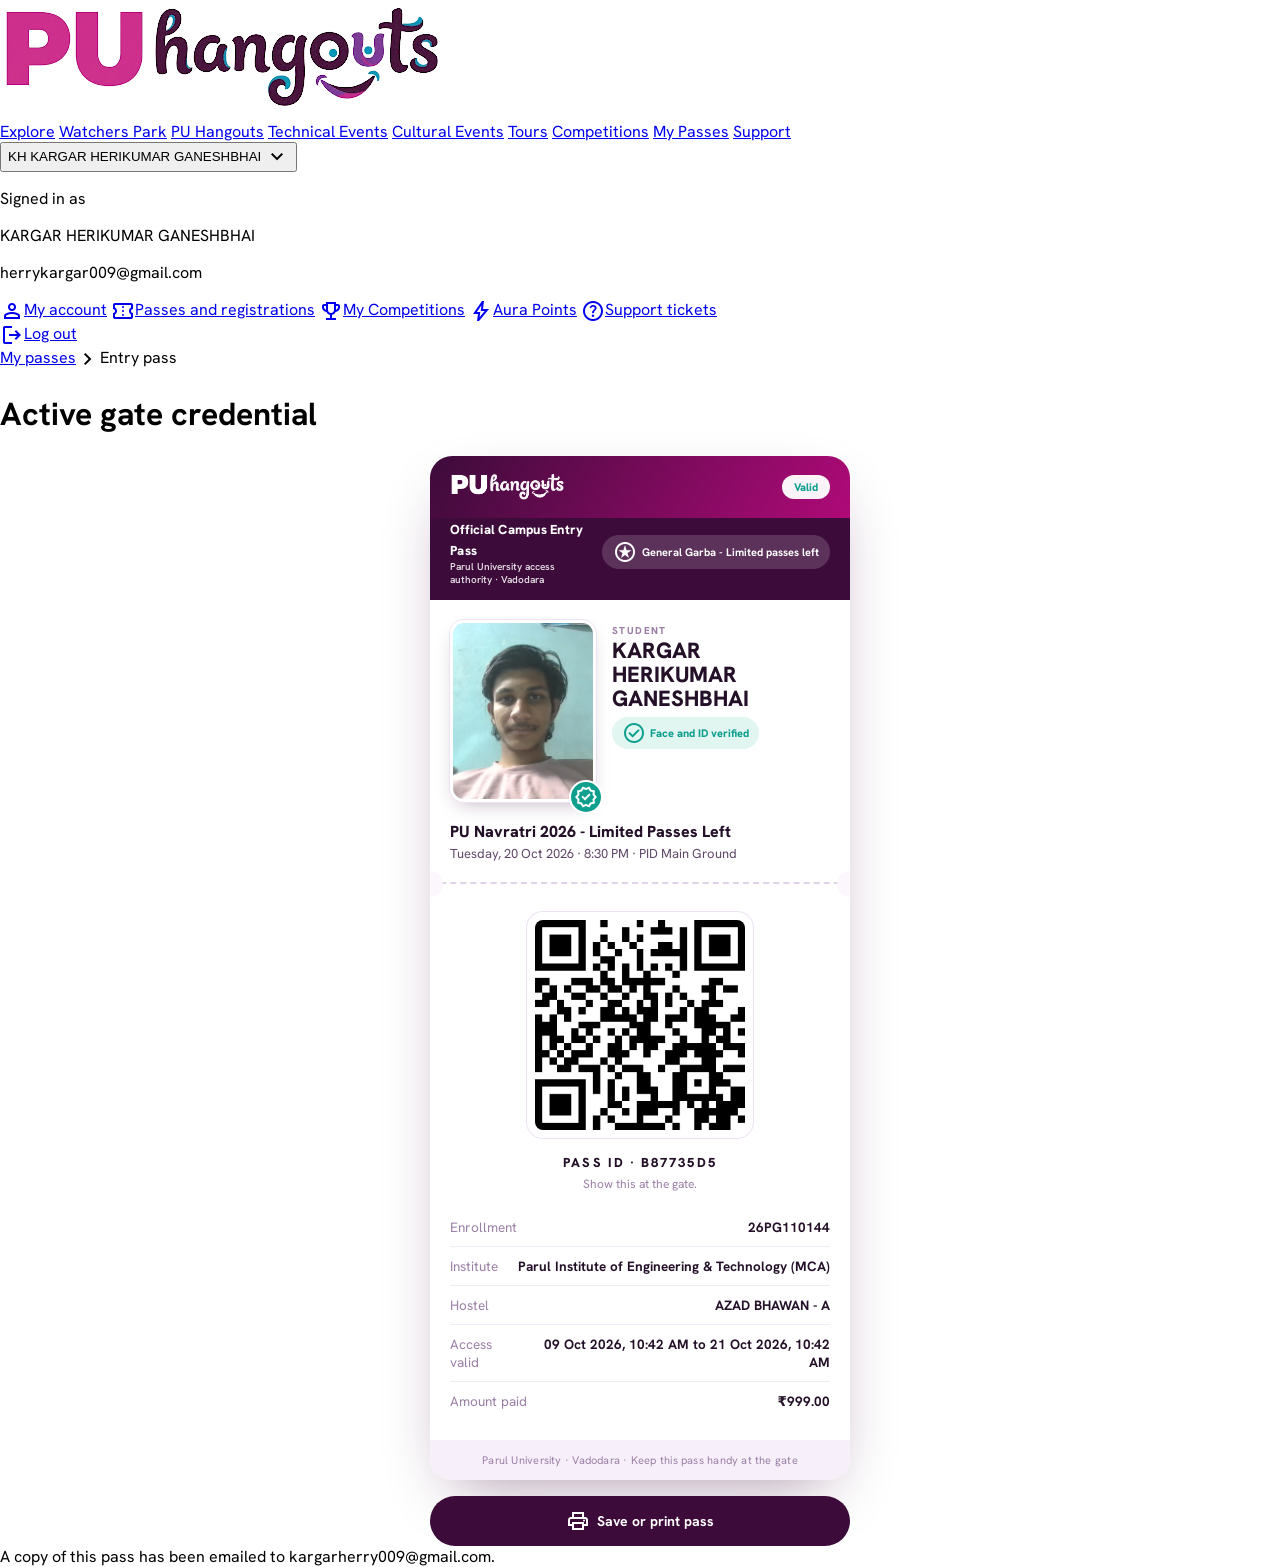
==== index.html @ 80563ba3 "first commit" ====
<!DOCTYPE html>
<!-- saved from url=(0113)https://studentservices.paruluniversity.ac.in/ticketing/ticket.php?t=b87735d508e63d3e391299f4456a6d4e5c0bf0a6767a -->
<html lang="en" class="scroll-smooth">
<head>
<meta charset="utf-8">
<meta name="viewport" content="width=device-width, initial-scale=1.0, viewport-fit=cover">
<meta name="theme-color" content="#3D0B3A">
<title>Your entry pass for Navratri</title>
<link rel="manifest" href="https://studentservices.paruluniversity.ac.in/ticketing/manifest.json">
<link rel="apple-touch-icon" href="https://studentservices.paruluniversity.ac.in/ticketing/assets/img/pu-hangouts-logo.png">
<link rel="preconnect" href="https://fonts.googleapis.com">
<link rel="preconnect" href="https://fonts.gstatic.com" crossorigin="">
<link href="https://fonts.googleapis.com/css2?family=Hanken+Grotesk:ital,wght@0,300..900;1,300..900&amp;display=swap" rel="stylesheet">
<link href="https://fonts.googleapis.com/css2?family=Material+Symbols+Outlined:opsz,wght,FILL,GRAD@20..48,100..700,0..1,-50..200" rel="stylesheet">
<link rel="stylesheet" href="https://studentservices.paruluniversity.ac.in/ticketing/assets/css/tailwind.css">
<link rel="stylesheet" href="https://studentservices.paruluniversity.ac.in/ticketing/assets/css/stitch_supp.css">
<style>
  @layer base { html,body{margin:0;padding:0} body{overscroll-behavior-y:none;font-family:'Hanken Grotesk',system-ui,sans-serif} }
  .material-symbols-outlined{font-variation-settings:'FILL' 0,'wght' 400,'GRAD' 0,'opsz' 24;vertical-align:middle}
  ::-webkit-scrollbar{width:0;height:0}
</style>
<style>.PScpROHtd3_0E9aOPeXk {
  font-family: Arial, Helvetica, sans-serif;
  display: flex;
  align-items: center;
  position: fixed;
  top: -10px;
  right: 10px;
  background: #295;
  color: #dfe;
  padding: 0.5rem 1rem;
  font-size: 12px;
  line-height: 1.2;
  border-radius: 2px;
  transition: all 0.2s ease-out;
  opacity: 0;
  z-index: 999999;
}

.VtYsTUHuML9e3dvctBkf {
  animation: TjxAkPtEzqtdwZ6Jh1Ca 0.25s ease-in-out forwards;
}

.hGBVIU0YhWIFzqEIB6fQ {
  animation: APO9gl31mNR4TJuRMgBJ 0.25s ease-in-out forwards;
}

.m0XIgM2Yqud2ulDzCnQL {
  margin-right: 1rem;
  color: #fff;
  cursor: pointer;
}

.m0XIgM2Yqud2ulDzCnQL:hover {
  font-weight: bold;
}

@keyframes TjxAkPtEzqtdwZ6Jh1Ca {
  from {
    top: -10px;
    opacity: 0;
  }

  to {
    top: 10px;
    opacity: 1;
  }
}

@keyframes APO9gl31mNR4TJuRMgBJ {
  from {
    top: 10px;
    opacity: 1;
  }

  to {
    top: 40px;
    opacity: 0;
  }
}

/*# sourceMappingURL=[data-uri] */</style>
</head>
<body class="bg-page-bg font-body-md text-body-md text-on-surface antialiased min-h-screen">
<style>
.tkwrap .pass{max-width:420px;margin:0 auto;background:#fff;border-radius:22px;overflow:hidden;box-shadow:0 24px 60px -24px rgba(61,11,58,.45);color:#241028}
.tkwrap .pass-top{background:linear-gradient(120deg,#3D0B3A,#af0a78);padding:16px 20px;display:flex;align-items:center;justify-content:space-between;gap:12px}
.tkwrap .pass-logo{height:30px;width:auto;display:block}
.tkwrap .pass-uni-t{color:#fff;font-weight:800;font-size:11px;letter-spacing:.08em;line-height:1.3}
.tkwrap .pass-uni-t span{display:block;font-weight:600;font-size:9px;opacity:.9;letter-spacing:.03em;text-transform:none}
.tkwrap .pass-status{background:rgba(255,255,255,.95);color:#0E9F8E;font-weight:800;font-size:11px;padding:5px 12px;border-radius:999px;white-space:nowrap}
.tkwrap .pass-status.used{color:#C42A2A}
.tkwrap .pass-status.guest{color:#744aa2}
.tkwrap .pass-titleband{background:#3D0B3A;color:#fff;padding:0 20px 14px;display:flex;align-items:center;justify-content:space-between;gap:10px}
.tkwrap .pass-titleband b{font-size:13px;font-weight:800;letter-spacing:.02em}
.tkwrap .pass-titleband small{display:block;font-size:10px;opacity:.85;font-weight:600}
.tkwrap .pass-tier{background:rgba(255,255,255,.16);color:#fff;font-weight:700;font-size:11px;padding:5px 11px;border-radius:999px;white-space:nowrap;display:inline-flex;align-items:center;gap:5px}
.tkwrap .fam-ribbon{background:linear-gradient(120deg,#B0206F,#E8A21C);color:#fff;padding:12px 20px;display:flex;align-items:center;gap:12px}
.tkwrap .fam-ribbon .big{font-size:20px;font-weight:900;letter-spacing:.03em;line-height:1;text-transform:uppercase}
.tkwrap .fam-ribbon .sub{font-size:12.5px;font-weight:700;opacity:.95;margin-top:3px}
.tkwrap .fam-ribbon .sub b{font-weight:900}
.tkwrap .fam-ico{flex:0 0 auto;width:40px;height:40px;border-radius:12px;background:rgba(255,255,255,.2);display:flex;align-items:center;justify-content:center}
.tkwrap .fam-ico .material-symbols-outlined{font-size:24px;color:#fff}
.tkwrap .phcap{text-align:center;font-size:10px;font-weight:800;color:#B0206F;margin-top:5px}
.tkwrap .fam-role{color:#9B7FA6;font-weight:800;font-size:11px;letter-spacing:.06em;text-transform:uppercase;margin-bottom:6px}
.tkwrap .pass-body{padding:20px}
.tkwrap .pass-photo{float:right;width:92px;height:116px;object-fit:cover;border-radius:12px;border:2px solid #fff;box-shadow:0 0 0 1px #EDE3F2;margin:0 0 8px 14px}
.tkwrap .pass-idrow{display:flex;gap:16px;align-items:flex-start;margin-bottom:14px}
.tkwrap .pass-idphoto{position:relative;flex:0 0 auto}
.tkwrap .pass-idphoto img{width:140px;height:176px;object-fit:cover;border-radius:14px;border:3px solid #fff;box-shadow:0 0 0 1px #EDE3F2,0 8px 20px -8px rgba(61,11,58,.35)}
.tkwrap .pass-vbadge{position:absolute;right:-7px;bottom:-7px;width:30px;height:30px;border-radius:50%;background:#0E9F8E;color:#fff;display:flex;align-items:center;justify-content:center;border:2px solid #fff}
.tkwrap .pass-idtext{padding-top:4px;flex:1 1 auto;min-width:0;overflow-wrap:anywhere;word-break:break-word}
.tkwrap .pass-idmeta{font-size:13px;color:#604868;margin-bottom:8px}
.tkwrap .pass-idmeta b{color:#241028;font-weight:700}
.tkwrap .idverified{display:inline-flex;align-items:center;gap:4px;background:#E1F5F1;color:#0E9F8E;font-weight:800;font-size:11px;padding:4px 10px;border-radius:999px}
.tkwrap .pass-label{font-size:10px;letter-spacing:.14em;text-transform:uppercase;color:#9B7FA6;font-weight:800}
.tkwrap .pass-name{font-size:25px;font-weight:800;margin:3px 0 10px;color:#241028;line-height:1.1;overflow-wrap:anywhere;word-break:break-word}
.tkwrap .pass-event{font-size:16px;font-weight:800;color:#241028;overflow-wrap:anywhere}
.tkwrap .pass-meta{font-size:13px;color:#604868;margin-top:3px;overflow-wrap:anywhere}
.tkwrap .pass-cat{display:inline-block;margin-top:11px;background:#FBE3F1;color:#B0206F;font-weight:700;font-size:11.5px;padding:4px 11px;border-radius:8px}
.tkwrap .pass-perf{position:relative;height:2px;margin:20px -20px;border-top:2px dashed #E0D3E8}
.tkwrap .pass-perf:before,.tkwrap .pass-perf:after{content:"";position:absolute;top:-13px;width:26px;height:26px;border-radius:50%;background:#FBF7FC}
.tkwrap .pass-perf:before{left:-13px}
.tkwrap .pass-perf:after{right:-13px}
.tkwrap .pass-qr{text-align:center;padding-top:6px}
.tkwrap .pass-qr img{width:210px;height:210px;background:#fff;border:8px solid #fff;border-radius:16px;box-shadow:0 0 0 1px #EDE3F2}
.tkwrap .pass-passid{margin-top:11px;font-weight:800;letter-spacing:.16em;font-size:13px;color:#241028}
.tkwrap .pass-hint{font-size:12px;color:#9B7FA6;margin-top:5px}
.tkwrap .icard{display:inline-flex;align-items:center;gap:5px;padding:4px 12px;border:1px solid #af0a78;border-radius:999px;color:#af0a78;font-size:11px;letter-spacing:.5px;margin:12px 0 4px;font-weight:800}
.tkwrap .pass-kv{margin-top:16px;text-align:left}
.tkwrap .pass-kv .row{display:flex;justify-content:space-between;gap:12px;padding:10px 0;border-bottom:1px solid #F2EAF6;font-size:13.5px}
.tkwrap .pass-kv .row:last-child{border-bottom:none}
.tkwrap .pass-kv .row span{color:#9B7FA6}
.tkwrap .pass-kv .row b{color:#241028;text-align:right;font-weight:700}
.tkwrap .pass-kv .row b a{color:#af0a78}
.tkwrap .pass-note{margin-top:14px;text-align:left;background:#FFF4E0;border:1px solid #f0d9a6;color:#8A5300;font-size:12.5px;border-radius:12px;padding:11px 13px}
.tkwrap .pass-foot{background:#F7F0FA;color:#9B7FA6;text-align:center;font-size:11px;padding:13px;letter-spacing:.02em}
.tkwrap .agendabtn{display:inline-flex;align-items:center;gap:6px;margin-top:12px;background:#EDE6F5;color:#744aa2;border-radius:999px;padding:8px 16px;font-weight:700;font-size:13px;text-decoration:none}
.tkwrap .tk-actions{max-width:420px;margin:16px auto 0;display:flex;gap:10px}
.tkwrap .tk-actions button{flex:1;display:inline-flex;align-items:center;justify-content:center;gap:7px;background:#3D0B3A;color:#fff;border:none;border-radius:999px;padding:13px;font-weight:700;font-size:14px;cursor:pointer;font-family:inherit}
.tkwrap .tk-actions button:hover{background:#B0206F}
.tkwrap .pass, .tkwrap .pass *{-webkit-print-color-adjust:exact;print-color-adjust:exact;}
@media print{
  body{background:#fff}
  header,footer,.tk-actions,.tk-emailed,.tk-head{display:none !important}
  main{padding-top:0 !important}
  .tkwrap .pass{box-shadow:none;max-width:100%}
  .tkwrap .pass, .tkwrap .pass *{-webkit-print-color-adjust:exact !important;print-color-adjust:exact !important;}
}
</style>
<header class="fixed top-0 w-full z-50 bg-surface-container-lowest/90 backdrop-blur-xl shadow-[0_4px_16px_rgba(61,11,58,0.04)]">
  <div class="h-20 max-w-container-max mx-auto px-margin-mobile lg:px-margin-desktop flex items-center justify-between gap-space-md">
    <a href="https://studentservices.paruluniversity.ac.in/ticketing/index.php" class="flex items-center shrink-0" aria-label="PU Hangouts home">
      <img src="./pu-hangouts-logo.png" alt="PU Hangouts" class="h-10 sm:h-11 w-auto object-contain">
    </a>

    <nav class="hidden xl:flex items-center gap-space-2xs bg-surface-subtle p-space-2xs rounded-full">
              <a href="https://studentservices.paruluniversity.ac.in/ticketing/index.php" class="font-label-lg text-label-lg px-space-md py-space-xs rounded-full transition-all whitespace-nowrap text-on-surface-variant hover:text-on-surface">Explore</a>
              <a href="https://studentservices.paruluniversity.ac.in/ticketing/whatson.php" class="font-label-lg text-label-lg px-space-md py-space-xs rounded-full transition-all whitespace-nowrap text-on-surface-variant hover:text-on-surface">Watchers Park</a>
              <a href="https://studentservices.paruluniversity.ac.in/ticketing/section.php?s=pu-hangouts" class="font-label-lg text-label-lg px-space-md py-space-xs rounded-full transition-all whitespace-nowrap text-on-surface-variant hover:text-on-surface">PU Hangouts</a>
              <a href="https://studentservices.paruluniversity.ac.in/ticketing/section.php?s=technical-events" class="font-label-lg text-label-lg px-space-md py-space-xs rounded-full transition-all whitespace-nowrap text-on-surface-variant hover:text-on-surface">Technical Events</a>
              <a href="https://studentservices.paruluniversity.ac.in/ticketing/section.php?s=cultural-events" class="font-label-lg text-label-lg px-space-md py-space-xs rounded-full transition-all whitespace-nowrap text-on-surface-variant hover:text-on-surface">Cultural Events</a>
              <a href="https://studentservices.paruluniversity.ac.in/ticketing/tours.php" class="font-label-lg text-label-lg px-space-md py-space-xs rounded-full transition-all whitespace-nowrap text-on-surface-variant hover:text-on-surface">Tours</a>
              <a href="https://studentservices.paruluniversity.ac.in/ticketing/competitions.php" class="font-label-lg text-label-lg px-space-md py-space-xs rounded-full transition-all whitespace-nowrap text-on-surface-variant hover:text-on-surface">Competitions</a>
              <a href="https://studentservices.paruluniversity.ac.in/ticketing/account/dashboard.php" aria-current="page" class="font-label-lg text-label-lg px-space-md py-space-xs rounded-full transition-all whitespace-nowrap bg-primary text-on-primary font-semibold">My Passes</a>
              <a href="https://studentservices.paruluniversity.ac.in/ticketing/account/tickets.php" class="font-label-lg text-label-lg px-space-md py-space-xs rounded-full transition-all whitespace-nowrap text-on-surface-variant hover:text-on-surface">Support</a>
          </nav>

    <div class="flex items-center gap-space-sm shrink-0">
              <div class="relative" id="acctMenu">
          <button type="button" onclick="puToggleAcct(event)" class="flex items-center gap-space-xs pl-space-2xs pr-space-sm py-space-2xs rounded-full bg-surface-subtle hover:bg-secondary-tint transition-all focus:outline-none ring-2 ring-primary-tint">
            <span class="w-8 h-8 rounded-full bg-plum-deep text-on-primary flex items-center justify-center font-label-sm text-label-sm font-bold">KH</span>
            <span class="hidden md:inline-block font-label-md text-label-md text-text-ink font-semibold max-w-[140px] truncate">KARGAR HERIKUMAR GANESHBHAI</span>
            <span class="material-symbols-outlined text-text-muted text-[20px]">expand_more</span>
          </button>
          <div id="acctPanel" class="absolute right-0 top-full mt-space-xs w-64 bg-surface-card rounded-xl shadow-[0_16px_36px_rgba(61,11,58,0.14)] p-space-xs hidden z-50">
            <div class="px-space-sm py-space-xs pb-space-sm mb-space-2xs border-b border-border-subtle">
              <p class="font-label-sm text-label-sm text-text-muted">Signed in as</p>
              <p class="font-title-md text-title-md text-text-ink truncate font-semibold">KARGAR HERIKUMAR GANESHBHAI</p>
              <p class="font-body-sm text-body-sm text-text-light truncate">herrykargar009@gmail.com</p>            </div>
            <div class="space-y-space-2xs">
              <a href="https://studentservices.paruluniversity.ac.in/ticketing/account/profile.php" class="flex items-center gap-space-xs px-space-sm py-space-xs rounded-lg text-on-surface-variant hover:bg-surface-subtle hover:text-on-surface font-label-md text-label-md transition-colors"><span class="material-symbols-outlined text-[18px] text-text-muted">person</span>My account</a>
              <a href="https://studentservices.paruluniversity.ac.in/ticketing/account/dashboard.php" class="flex items-center gap-space-xs px-space-sm py-space-xs rounded-lg text-on-surface-variant hover:bg-surface-subtle hover:text-on-surface font-label-md text-label-md transition-colors"><span class="material-symbols-outlined text-[18px] text-text-muted">confirmation_number</span>Passes and registrations</a>
              <a href="https://studentservices.paruluniversity.ac.in/ticketing/my_competitions.php" class="flex items-center gap-space-xs px-space-sm py-space-xs rounded-lg text-on-surface-variant hover:bg-surface-subtle hover:text-on-surface font-label-md text-label-md transition-colors"><span class="material-symbols-outlined text-[18px] text-text-muted">emoji_events</span>My Competitions</a>              <a href="https://studentservices.paruluniversity.ac.in/ticketing/account/aura.php" class="flex items-center gap-space-xs px-space-sm py-space-xs rounded-lg text-on-surface-variant hover:bg-surface-subtle hover:text-on-surface font-label-md text-label-md transition-colors"><span class="material-symbols-outlined text-[18px] text-text-muted">bolt</span>Aura Points</a>              <a href="https://studentservices.paruluniversity.ac.in/ticketing/account/tickets.php" class="flex items-center gap-space-xs px-space-sm py-space-xs rounded-lg text-on-surface-variant hover:bg-surface-subtle hover:text-on-surface font-label-md text-label-md transition-colors"><span class="material-symbols-outlined text-[18px] text-text-muted">help</span>Support tickets</a>
              <div class="pt-space-2xs mt-space-2xs border-t border-border-subtle">
                <a href="https://studentservices.paruluniversity.ac.in/ticketing/account/logout.php" class="flex items-center gap-space-xs px-space-sm py-space-xs rounded-lg text-error hover:bg-error-bg font-label-md text-label-md transition-colors"><span class="material-symbols-outlined text-[18px]">logout</span>Log out</a>
              </div>
            </div>
          </div>
        </div>
          </div>
  </div>
</header>
<script>
function puToggleAcct(e){e.stopPropagation();document.getElementById('acctPanel').classList.toggle('hidden');}
document.addEventListener('click',function(e){var m=document.getElementById('acctMenu'),p=document.getElementById('acctPanel');if(m&&p&&!m.contains(e.target))p.classList.add('hidden');});
</script>

<main class="w-full pt-20">
  <div class="tkwrap w-full max-w-container-max mx-auto px-margin-mobile lg:px-margin-desktop pt-space-lg pb-space-2xl">
    <div class="tk-head max-w-[420px] mx-auto flex items-center justify-between gap-space-sm mb-space-md">
      <div>
        <div class="flex items-center gap-space-2xs font-label-sm text-label-sm text-text-light"><a href="https://studentservices.paruluniversity.ac.in/ticketing/account/dashboard.php" class="hover:text-primary">My passes</a><span class="material-symbols-outlined text-[14px]">chevron_right</span><span class="text-text-muted">Entry pass</span></div>
        <h1 class="font-headline-sm text-headline-sm text-text-ink font-bold mt-[2px]">Active gate credential</h1>
      </div>
    </div>

    <div class="pass ">
      <div class="pass-top">
        <div class="flex items-center gap-space-sm">
          <img class="pass-logo" src="./pu-hangouts-logo-white.png" alt="PU Hangouts">
        </div>
        <div class="pass-status ">Valid</div>
      </div>
      <div class="pass-titleband">
        <div><b>Official Campus Entry Pass</b><small>Parul University access authority · Vadodara</small></div>
        <span class="pass-tier"><span class="material-symbols-outlined text-[15px]">stars</span>General Garba - Limited passes left</span>      </div>

      
      <div class="pass-body">
                  <div class="pass-idrow">
            <div class="pass-idphoto">
              <img src="./me.jpg" alt="Attendee photo">
              <span class="pass-vbadge"><span class="material-symbols-outlined text-[15px]">verified</span></span>
            </div>
            <div class="pass-idtext min-w-0">
              <div class="pass-label">Student</div>
              <div class="pass-name" style="font-size:22px;margin:2px 0 5px">KARGAR HERIKUMAR GANESHBHAI</div>
                            <span class="idverified"><span class="material-symbols-outlined text-[14px]">check_circle</span>Face and ID verified</span>
            </div>
          </div>
          <div class="pass-event">PU Navratri 2026 - Limited Passes Left</div>
          <div class="pass-meta">Tuesday, 20 Oct 2026 · 8:30 PM · PID Main Ground</div>
        
        <div class="pass-perf"></div>

        <div class="pass-qr">
          <img src="./qr.png" alt="Entry QR code">
          <div class="pass-passid">PASS ID · B87735D5</div>
                      <div class="pass-hint">Show this at the gate.</div>
                            </div>

        <div class="pass-kv">
                      <div class="row"><span>Enrollment</span><b>26PG110144</b></div>            <div class="row"><span>Institute</span><b>Parul Institute of Engineering &amp; Technology (MCA)</b></div>            <div class="row"><span>Hostel</span><b>AZAD BHAWAN - A</b></div>                                                      <div class="row"><span>Access valid</span><b>09 Oct 2026, 10:42 AM to 21 Oct 2026, 10:42 AM</b></div>
                              <div class="row"><span>Amount paid</span><b>₹999.00</b></div>                                      </div>

              </div>

      <div class="pass-foot">Parul University · Vadodara · Keep this pass handy at the gate</div>
    </div>

    <div class="tk-actions">
      <button onclick="window.print()"><span class="material-symbols-outlined text-[18px]">print</span>Save or print pass</button>
    </div>

    <div class="tk-emailed max-w-[420px] mx-auto mt-space-md rounded-[14px] bg-success-bg text-success-ink px-space-md py-space-sm font-body-sm text-body-sm text-center">A copy of this pass has been emailed to kargarherry009@gmail.com.</div>
  </div>
</main>

<div></div></body></html>
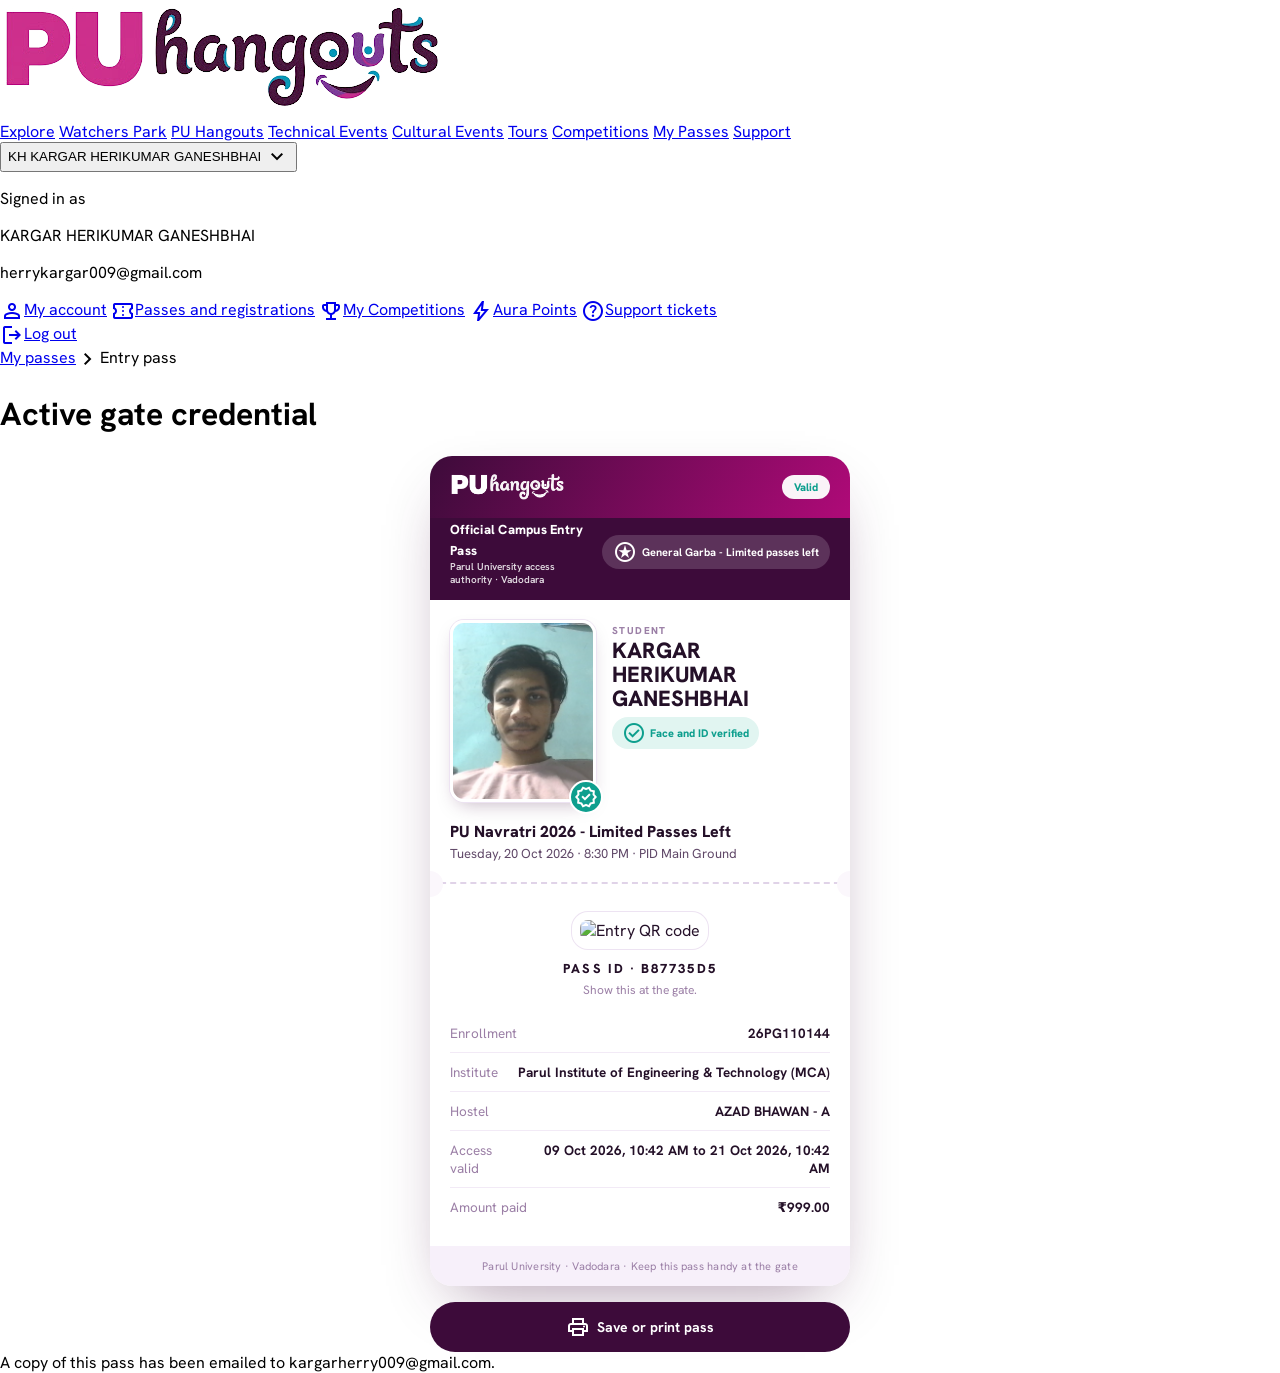
==== commit c7ef6542: "first commit" ====
--- a/index.html
+++ b/index.html
@@ -235,7 +235,7 @@
         <div class="pass-perf"></div>
 
         <div class="pass-qr">
-          <img src="./qr.png" alt="Entry QR code">
+          <img src="./qrcode.png" alt="Entry QR code">
           <div class="pass-passid">PASS ID · B87735D5</div>
                       <div class="pass-hint">Show this at the gate.</div>
                             </div>
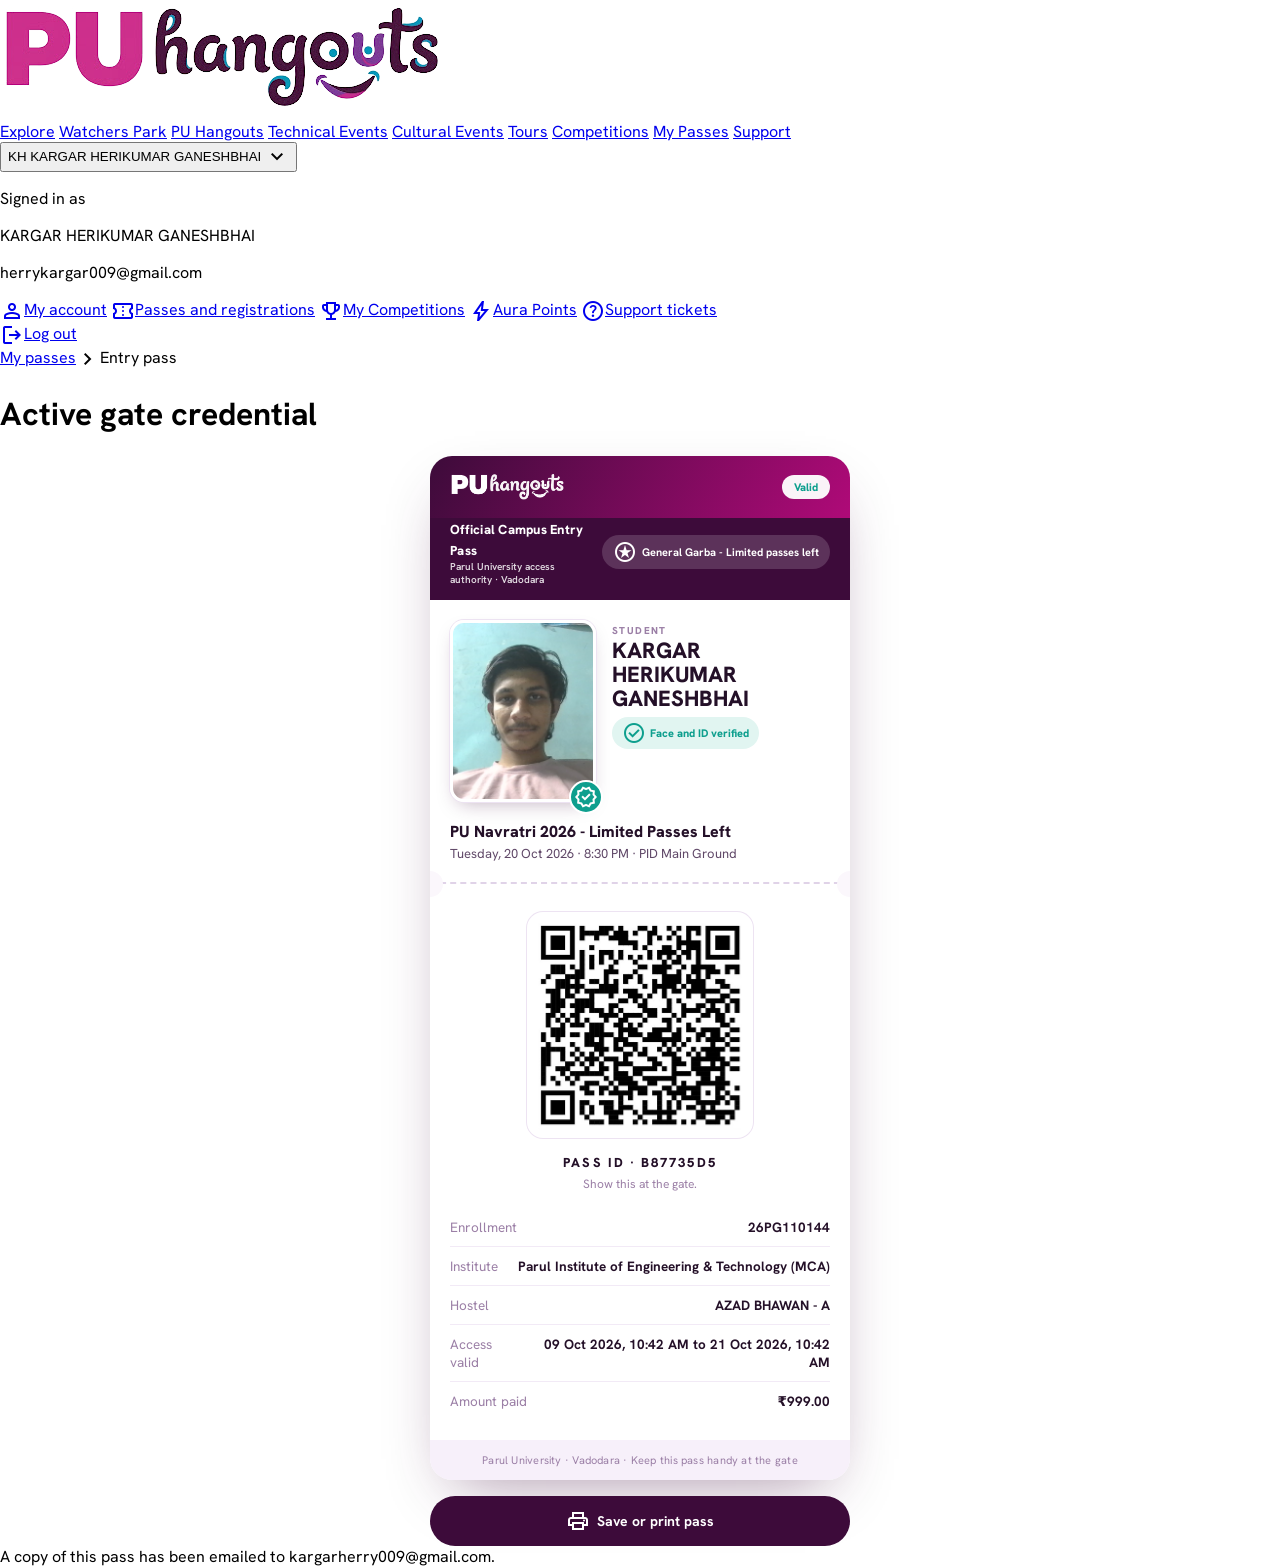
==== commit 691014f5: "first commit" ====
--- a/index.html
+++ b/index.html
@@ -235,7 +235,7 @@
         <div class="pass-perf"></div>
 
         <div class="pass-qr">
-          <img src="./qrcode.png" alt="Entry QR code">
+          <img src="./qr.jpg" alt="Entry QR code">
           <div class="pass-passid">PASS ID · B87735D5</div>
                       <div class="pass-hint">Show this at the gate.</div>
                             </div>
